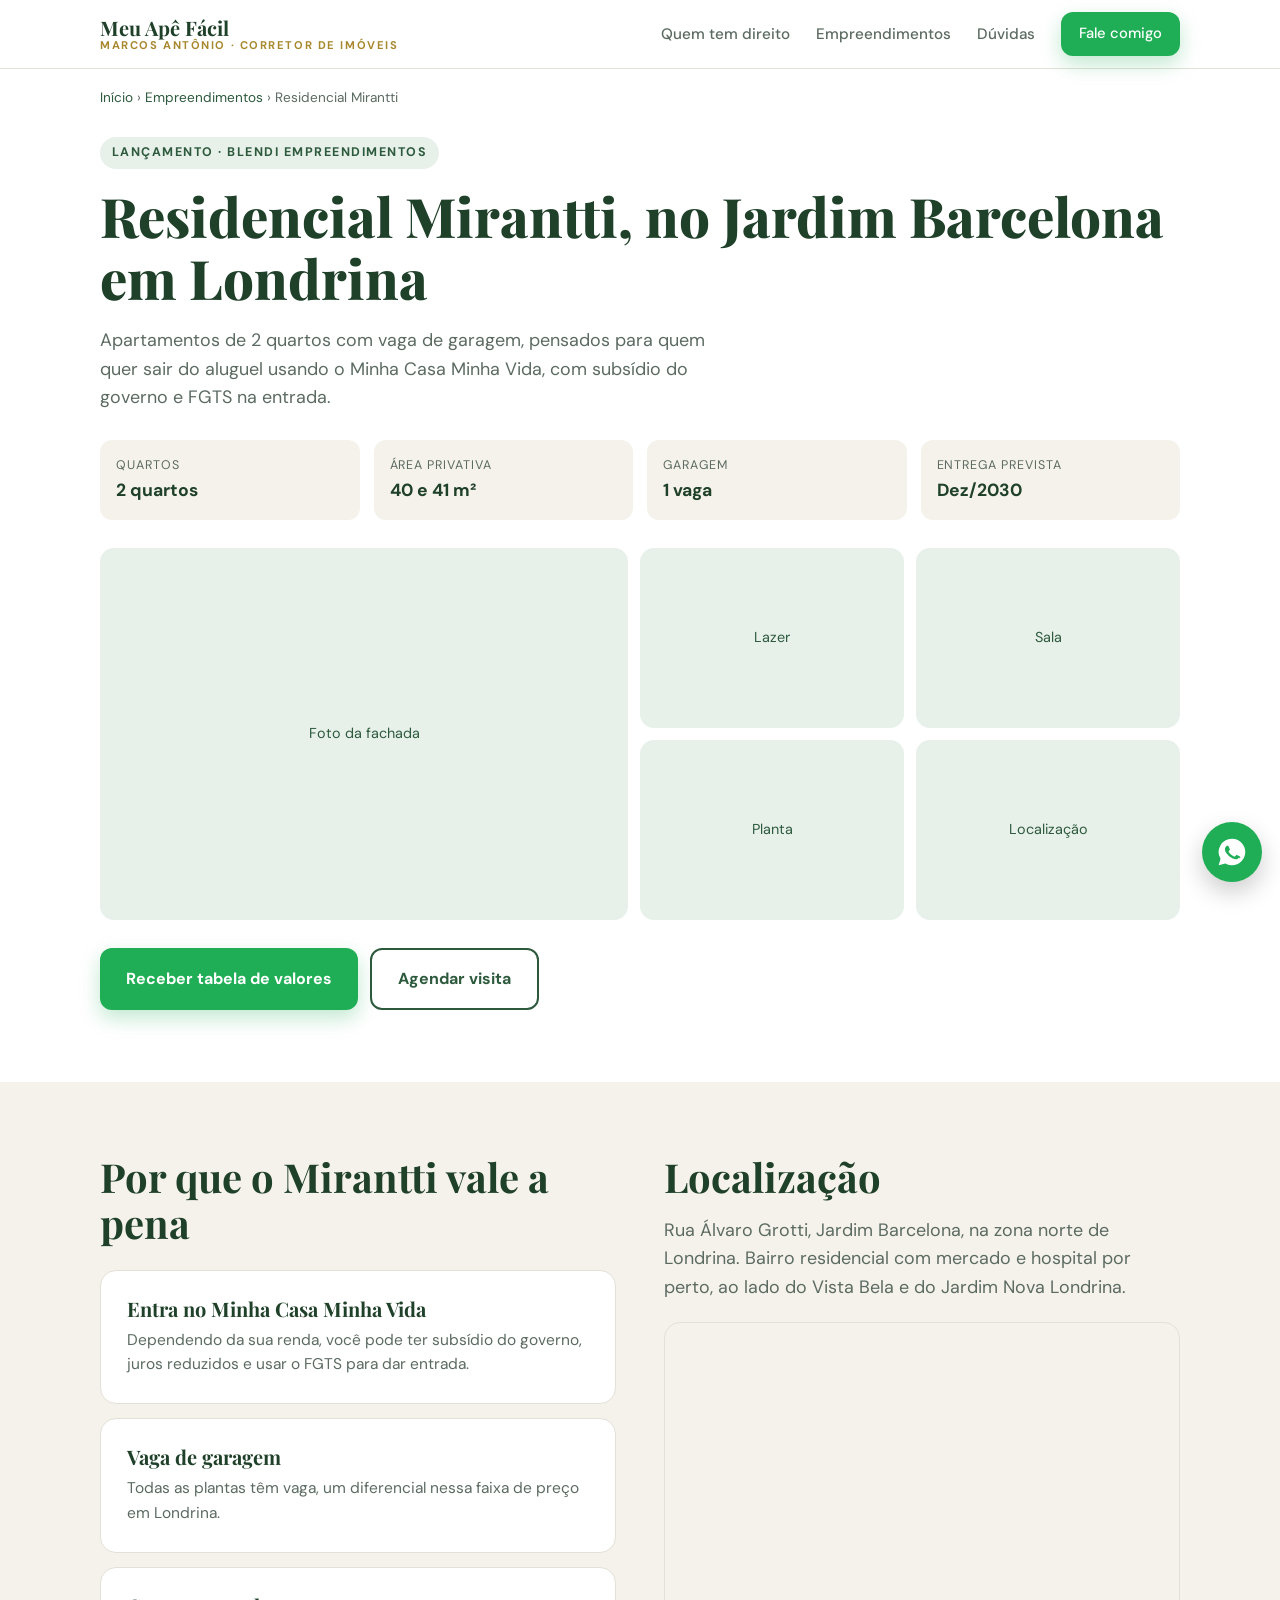
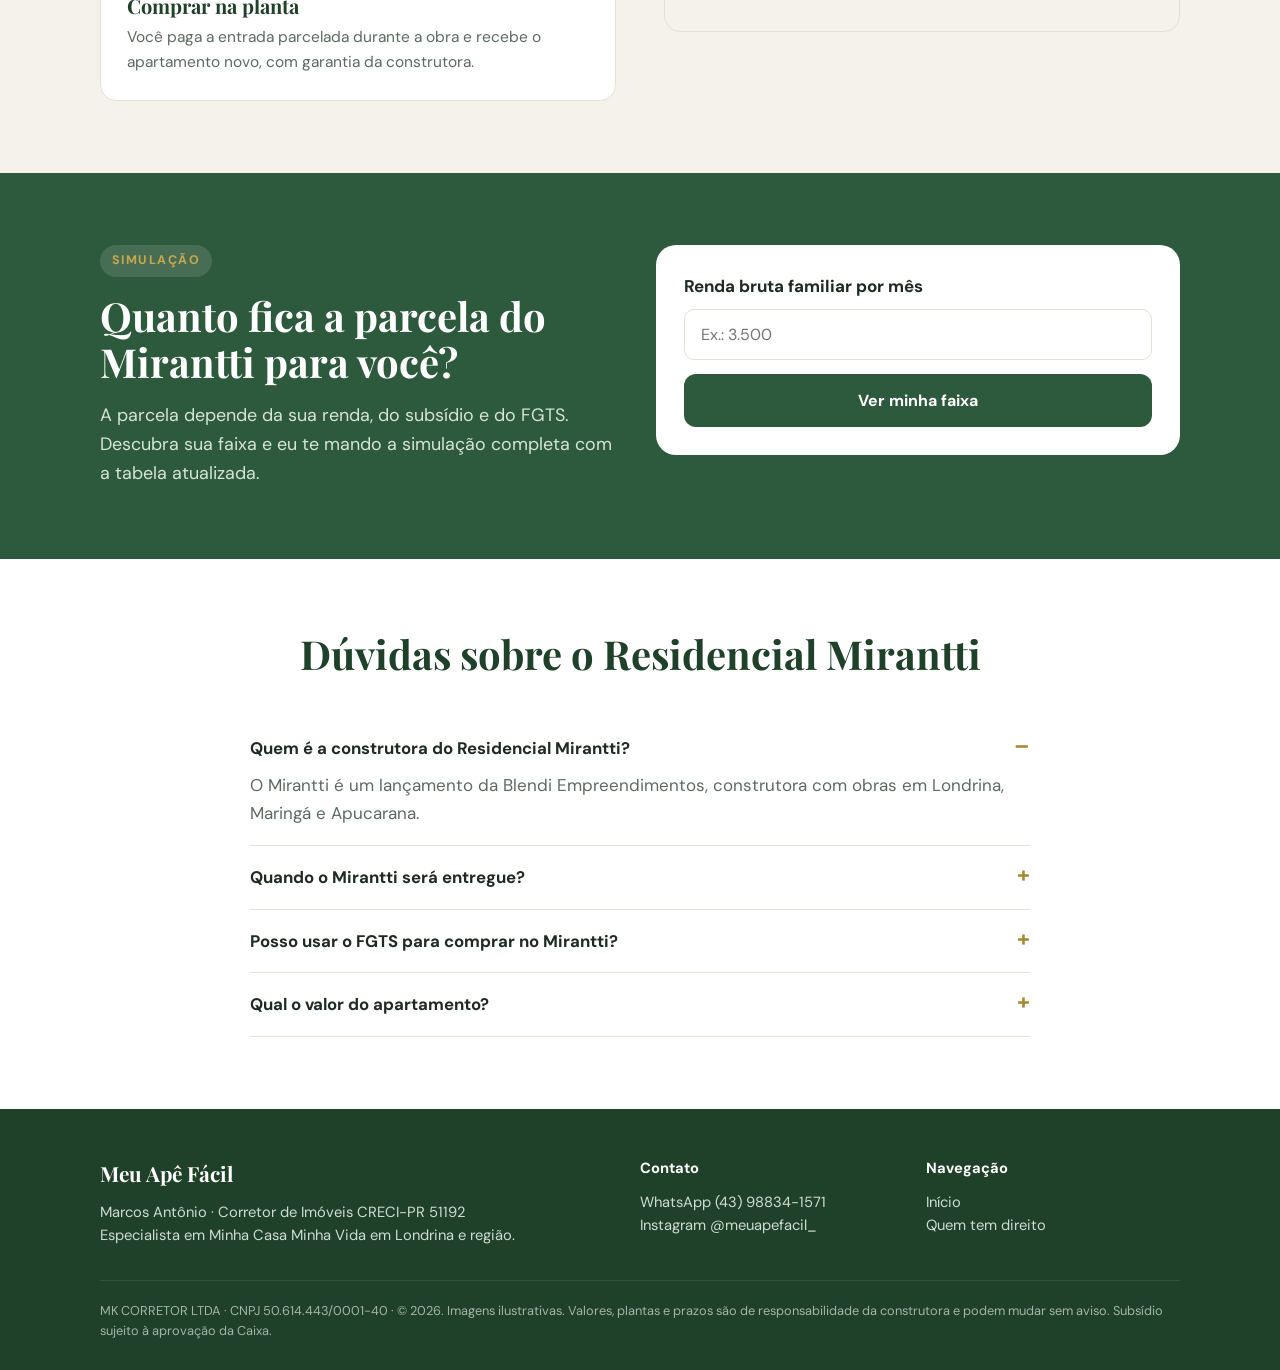
==== residencial-mirantti/index.html @ 97ec6cdf "Site Meu Apê Fácil: home, Residencial Mirantti e guias de busca Co-Authored-By: Claude Opus 5.5 <nor" ====
<!DOCTYPE html>
<html lang="pt-BR">
<head>
<meta charset="utf-8">
<meta name="viewport" content="width=device-width, initial-scale=1">
<title>Residencial Mirantti – Jardim Barcelona, Londrina | Minha Casa Minha Vida</title>
<meta name="description" content="Residencial Mirantti (Blendi) no Jardim Barcelona, Londrina: apartamentos de 2 quartos, 40 e 41 m², com vaga. Minha Casa Minha Vida com subsídio e FGTS. Peça a tabela e a simulação.">
<link rel="canonical" href="https://meuapefacil.imb.br/residencial-mirantti/">
<meta name="robots" content="index, follow">
<meta name="theme-color" content="#2d5a3d">
<meta property="og:type" content="website">
<meta property="og:locale" content="pt_BR">
<meta property="og:title" content="Residencial Mirantti – Jardim Barcelona, Londrina">
<meta property="og:description" content="2 quartos, 40 e 41 m², com vaga. Condições Minha Casa Minha Vida. Receba a tabela pelo WhatsApp.">
<meta property="og:url" content="https://meuapefacil.imb.br/residencial-mirantti/">
<meta property="og:image" content="https://meuapefacil.imb.br/assets/mirantti-capa.jpg">
<link rel="icon" href="../assets/favicon.svg" type="image/svg+xml">
<link rel="preconnect" href="https://fonts.googleapis.com">
<link rel="preconnect" href="https://fonts.gstatic.com" crossorigin>
<link href="https://fonts.googleapis.com/css2?family=DM+Sans:wght@400;500;700&family=Playfair+Display:wght@700;800&display=swap" rel="stylesheet">
<link rel="stylesheet" href="../assets/style.css">
<script type="application/ld+json">
{
  "@context":"https://schema.org",
  "@type":"ApartmentComplex",
  "name":"Residencial Mirantti",
  "description":"Lançamento da Blendi no Jardim Barcelona, Londrina, com apartamentos de 2 quartos de 40 e 41 m² e vaga de garagem, enquadrado no Minha Casa Minha Vida.",
  "url":"https://meuapefacil.imb.br/residencial-mirantti/",
  "numberOfBedrooms":2,
  "address":{"@type":"PostalAddress","streetAddress":"Rua Álvaro Grotti","addressLocality":"Londrina","addressRegion":"PR","addressCountry":"BR"},
  "containedInPlace":{"@type":"Place","name":"Jardim Barcelona, Londrina"}
}
</script>
<script type="application/ld+json">
{
  "@context":"https://schema.org",
  "@type":"BreadcrumbList",
  "itemListElement":[
    {"@type":"ListItem","position":1,"name":"Início","item":"https://meuapefacil.imb.br/"},
    {"@type":"ListItem","position":2,"name":"Residencial Mirantti","item":"https://meuapefacil.imb.br/residencial-mirantti/"}
  ]
}
</script>
</head>
<body>

<header class="topo">
  <div class="wrap">
    <a class="marca" href="../"><b>Meu Apê Fácil</b><small>Marcos Antônio · Corretor de Imóveis</small></a>
    <nav class="menu">
      <a href="../#faixas">Quem tem direito</a>
      <a href="../#empreendimentos">Empreendimentos</a>
      <a href="../#duvidas">Dúvidas</a>
      <a class="btn btn-wa" data-origem="topo_mirantti" data-wa="Olá Marcos! Quero saber mais sobre o Residencial Mirantti.">Fale comigo</a>
    </nav>
  </div>
</header>

<main>
<div class="wrap migalha"><a href="../">Início</a> › <a href="../#empreendimentos">Empreendimentos</a> › Residencial Mirantti</div>

<section style="padding-top:28px">
  <div class="wrap">
    <span class="tag">Lançamento · Blendi Empreendimentos</span>
    <h1>Residencial Mirantti, no Jardim Barcelona em Londrina</h1>
    <p class="lead" style="margin-top:16px">Apartamentos de 2 quartos com vaga de garagem, pensados para quem quer sair do aluguel usando o Minha Casa Minha Vida, com subsídio do governo e FGTS na entrada.</p>

    <div class="ficha">
      <div><small>Quartos</small><b>2 quartos</b></div>
      <div><small>Área privativa</small><b>40 e 41 m²</b></div>
      <div><small>Garagem</small><b>1 vaga</b></div>
      <div><small>Entrega prevista</small><b>Dez/2030</b></div>
    </div>

    <div class="galeria">
      <div class="ph"><img src="../assets/mirantti-capa.jpg" alt="Fachada do Residencial Mirantti" onerror="this.parentNode.textContent='Foto da fachada'"></div>
      <div class="ph"><img src="../assets/mirantti-2.jpg" alt="Área de lazer do Residencial Mirantti" loading="lazy" onerror="this.parentNode.textContent='Lazer'"></div>
      <div class="ph"><img src="../assets/mirantti-3.jpg" alt="Sala do apartamento decorado do Residencial Mirantti" loading="lazy" onerror="this.parentNode.textContent='Sala'"></div>
      <div class="ph"><img src="../assets/mirantti-4.jpg" alt="Planta de 2 quartos do Residencial Mirantti" loading="lazy" onerror="this.parentNode.textContent='Planta'"></div>
      <div class="ph"><img src="../assets/mirantti-5.jpg" alt="Localização do Residencial Mirantti no Jardim Barcelona" loading="lazy" onerror="this.parentNode.textContent='Localização'"></div>
    </div>

    <div style="display:flex;gap:12px;flex-wrap:wrap;margin-top:28px">
      <a class="btn btn-wa" data-origem="mirantti_tabela" data-wa="Olá Marcos! Quero a tabela de valores atualizada do Residencial Mirantti.">Receber tabela de valores</a>
      <a class="btn btn-borda" data-origem="mirantti_visita" data-wa="Olá Marcos! Quero agendar uma visita ao decorado do Residencial Mirantti.">Agendar visita</a>
    </div>
  </div>
</section>

<section style="background:var(--creme)">
  <div class="wrap grid g2" style="gap:48px;align-items:start">
    <div>
      <h2>Por que o Mirantti vale a pena</h2>
      <div class="grid" style="margin-top:24px;gap:14px">
        <div class="card"><h3>Entra no Minha Casa Minha Vida</h3><p>Dependendo da sua renda, você pode ter subsídio do governo, juros reduzidos e usar o FGTS para dar entrada.</p></div>
        <div class="card"><h3>Vaga de garagem</h3><p>Todas as plantas têm vaga, um diferencial nessa faixa de preço em Londrina.</p></div>
        <div class="card"><h3>Comprar na planta</h3><p>Você paga a entrada parcelada durante a obra e recebe o apartamento novo, com garantia da construtora.</p></div>
      </div>
    </div>
    <div>
      <h2>Localização</h2>
      <p class="lead" style="margin-top:16px">Rua Álvaro Grotti, Jardim Barcelona, na zona norte de Londrina. Bairro residencial com mercado e hospital por perto, ao lado do Vista Bela e do Jardim Nova Londrina.</p>
      <div style="margin-top:20px;border-radius:16px;overflow:hidden;border:1px solid var(--linha)">
        <iframe title="Mapa do Residencial Mirantti" src="https://www.google.com/maps?q=Rua+%C3%81lvaro+Grotti,+Jardim+Barcelona,+Londrina+PR&output=embed" width="100%" height="300" style="border:0" loading="lazy" referrerpolicy="no-referrer-when-downgrade"></iframe>
      </div>
    </div>
  </div>
</section>

<section class="bloco-verde">
  <div class="wrap">
    <div class="sim">
      <div>
        <span class="tag">Simulação</span>
        <h2>Quanto fica a parcela do Mirantti para você?</h2>
        <p class="lead" style="margin-top:16px">A parcela depende da sua renda, do subsídio e do FGTS. Descubra sua faixa e eu te mando a simulação completa com a tabela atualizada.</p>
      </div>
      <div class="sim-box">
        <form id="sim-form">
          <label for="renda">Renda bruta familiar por mês</label>
          <input id="renda" inputmode="decimal" placeholder="Ex.: 3.500" autocomplete="off">
          <button class="btn btn-verde" style="width:100%;margin-top:14px" type="submit">Ver minha faixa</button>
        </form>
        <div class="resultado" id="sim-res" aria-live="polite"></div>
      </div>
    </div>
  </div>
</section>

<section>
  <div class="wrap" style="max-width:820px">
    <div class="cabeca center"><h2>Dúvidas sobre o Residencial Mirantti</h2></div>
    <div class="faq">
      <details open><summary>Quem é a construtora do Residencial Mirantti?</summary><p>O Mirantti é um lançamento da Blendi Empreendimentos, construtora com obras em Londrina, Maringá e Apucarana.</p></details>
      <details><summary>Quando o Mirantti será entregue?</summary><p>A previsão de entrega é dezembro de 2030. Durante a obra você paga a entrada parcelada, e o financiamento começa a contar com a Caixa.</p></details>
      <details><summary>Posso usar o FGTS para comprar no Mirantti?</summary><p>Sim. O empreendimento é enquadrado no Minha Casa Minha Vida, então você pode usar o FGTS e, conforme a renda, receber subsídio do governo.</p></details>
      <details><summary>Qual o valor do apartamento?</summary><p>Os valores mudam conforme a unidade e a tabela vigente da construtora. Peça a tabela atualizada pelo WhatsApp que eu te envio na hora, já com a simulação para a sua renda.</p></details>
    </div>
  </div>
</section>
</main>

<footer>
  <div class="wrap">
    <div>
      <b style="font-family:'Playfair Display',serif;font-size:1.3rem">Meu Apê Fácil</b>
      <p style="margin-top:10px">Marcos Antônio · Corretor de Imóveis CRECI-PR 51192<br>Especialista em Minha Casa Minha Vida em Londrina e região.</p>
    </div>
    <div>
      <b>Contato</b>
      <p style="margin-top:10px"><a data-origem="rodape_mirantti" data-wa="Olá Marcos! Vim pela página do Mirantti.">WhatsApp (43) 98834-1571</a><br><a href="https://www.instagram.com/meuapefacil_/" target="_blank" rel="noopener">Instagram @meuapefacil_</a></p>
    </div>
    <div>
      <b>Navegação</b>
      <p style="margin-top:10px"><a href="../">Início</a><br><a href="../#faixas">Quem tem direito</a></p>
    </div>
    <p class="legal">MK CORRETOR LTDA · CNPJ 50.614.443/0001-40 · © <span id="ano">2026</span>. Imagens ilustrativas. Valores, plantas e prazos são de responsabilidade da construtora e podem mudar sem aviso. Subsídio sujeito à aprovação da Caixa.</p>
  </div>
</footer>

<a class="wa-flut" aria-label="Falar no WhatsApp" data-origem="flutuante_mirantti" data-wa="Olá Marcos! Quero saber mais sobre o Residencial Mirantti.">
  <svg viewBox="0 0 24 24" fill="currentColor"><path d="M12 2a10 10 0 0 0-8.6 15.1L2 22l5-1.3A10 10 0 1 0 12 2zm5.3 14.2c-.2.6-1.3 1.2-1.8 1.2-.5.1-1 .2-3.3-.7a11.6 11.6 0 0 1-4.5-4c-.3-.5-1-1.5-1-2.8s.7-2 1-2.3c.2-.3.5-.3.7-.3h.5c.2 0 .4 0 .6.5l.8 2c.1.2.1.4 0 .5l-.3.5-.4.4c-.1.2-.3.3-.1.6.2.3.8 1.3 1.7 2.1 1.2 1 2.1 1.4 2.4 1.5.3.2.5.1.6 0l.9-1c.2-.3.4-.2.6-.1l1.9.9c.3.1.5.2.5.3.1.2.1.7-.1 1.3z"/></svg>
</a>

<script src="../assets/app.js" defer></script>
</body>
</html>
---- assets/style.css ----
/* Meu Apê Fácil — identidade: verde #2d5a3d, dourado #c9a84c, off-white #f5f2eb */
:root{
  --verde:#2d5a3d; --verde-esc:#1f4029; --verde-claro:#e8f0ea;
  --ouro:#c9a84c; --ouro-esc:#a8882f; --creme:#f5f2eb;
  --texto:#1d2b22; --cinza:#5c6b62; --linha:#e3e0d7; --branco:#ffffff;
  --wa:#1fae55;
  --raio:16px; --sombra:0 10px 30px rgba(29,43,34,.08);
  --max:1120px;
}
*{box-sizing:border-box;margin:0;padding:0}
html{scroll-behavior:smooth}
body{font-family:'DM Sans',system-ui,-apple-system,Segoe UI,Roboto,sans-serif;color:var(--texto);background:var(--branco);line-height:1.6;font-size:17px;-webkit-font-smoothing:antialiased}
img{max-width:100%;display:block}
a{color:inherit}
h1,h2,h3{font-family:'Playfair Display',Georgia,serif;line-height:1.15;color:var(--verde-esc)}
h1{font-size:clamp(2.1rem,5vw,3.4rem);font-weight:800}
h2{font-size:clamp(1.7rem,3.6vw,2.5rem);font-weight:700}
h3{font-size:1.25rem;font-weight:700}
.wrap{max-width:var(--max);margin:0 auto;padding:0 20px}
section{padding:72px 0}
.tag{display:inline-block;font-size:.78rem;letter-spacing:.12em;text-transform:uppercase;font-weight:700;color:var(--verde);background:var(--verde-claro);padding:6px 12px;border-radius:99px;margin-bottom:16px}
.lead{font-size:1.12rem;color:var(--cinza);max-width:620px}
.center{text-align:center}.center .lead{margin:0 auto}
.ouro{color:var(--ouro-esc)}

/* Botões */
.btn{display:inline-flex;align-items:center;justify-content:center;gap:10px;font-weight:700;font-size:1rem;padding:16px 26px;border-radius:12px;text-decoration:none;border:0;cursor:pointer;transition:transform .15s,box-shadow .15s,background .15s;font-family:inherit}
.btn:hover{transform:translateY(-2px)}
.btn-wa{background:var(--wa);color:#fff;box-shadow:0 8px 20px rgba(31,174,85,.28)}
.btn-wa:hover{background:#199849}
.btn-verde{background:var(--verde);color:#fff}
.btn-verde:hover{background:var(--verde-esc)}
.btn-borda{background:transparent;border:2px solid var(--verde);color:var(--verde)}
.btn svg{width:20px;height:20px;flex:none}

/* Topo */
.topo{position:sticky;top:0;z-index:50;background:rgba(255,255,255,.94);backdrop-filter:blur(10px);border-bottom:1px solid var(--linha)}
.topo .wrap{display:flex;align-items:center;justify-content:space-between;height:68px}
.marca{text-decoration:none;line-height:1.1}
.marca b{font-family:'Playfair Display',serif;font-size:1.25rem;color:var(--verde-esc)}
.marca small{display:block;font-size:.7rem;letter-spacing:.14em;text-transform:uppercase;color:var(--ouro-esc);font-weight:700}
.menu{display:flex;gap:26px;align-items:center}
.menu a{text-decoration:none;font-weight:500;font-size:.95rem;color:var(--cinza)}
.menu a:hover{color:var(--verde)}
.menu .btn{padding:10px 18px;font-size:.92rem;color:#fff}
@media(max-width:820px){.menu a:not(.btn){display:none}}

/* Hero */
.hero{background:linear-gradient(180deg,var(--creme) 0%,#fff 100%);padding:56px 0 64px}
.hero .wrap{display:grid;grid-template-columns:1.15fr .85fr;gap:48px;align-items:center}
.hero p.lead{margin:20px 0 28px}
.hero .acoes{display:flex;gap:12px;flex-wrap:wrap}
.selos{display:flex;gap:22px;flex-wrap:wrap;margin-top:28px;font-size:.92rem;color:var(--cinza)}
.selos span{display:flex;align-items:center;gap:8px}
.selos svg{width:18px;height:18px;color:var(--verde)}
.foto-hero{position:relative}
.foto-hero img{border-radius:24px;box-shadow:var(--sombra);aspect-ratio:4/5;object-fit:cover;width:100%}
.foto-hero .cartao{position:absolute;left:-18px;bottom:24px;background:#fff;border-radius:14px;padding:14px 18px;box-shadow:var(--sombra);font-size:.88rem;line-height:1.35}
.foto-hero .cartao b{display:block;color:var(--verde-esc);font-size:1rem}
@media(max-width:820px){.hero .wrap{grid-template-columns:1fr}.foto-hero{max-width:360px;margin:0 auto}.foto-hero .cartao{left:12px}}

/* Cards / grids */
.grid{display:grid;gap:20px}
.g3{grid-template-columns:repeat(3,1fr)}.g4{grid-template-columns:repeat(4,1fr)}.g2{grid-template-columns:repeat(2,1fr)}
@media(max-width:900px){.g3,.g4{grid-template-columns:1fr 1fr}}
@media(max-width:600px){.g2,.g3,.g4{grid-template-columns:1fr}}
.card{background:#fff;border:1px solid var(--linha);border-radius:var(--raio);padding:26px}
.card h3{margin-bottom:8px}
.card p{color:var(--cinza);font-size:.97rem}
.num{font-family:'Playfair Display',serif;font-size:2rem;font-weight:800;color:var(--ouro)}
.cabeca{margin-bottom:40px}

/* Faixas / simulador */
.bloco-verde{background:var(--verde);color:#fff}
.bloco-verde h2{color:#fff}.bloco-verde .lead{color:#d6e4da}
.bloco-verde .tag{background:rgba(255,255,255,.12);color:var(--ouro)}
.sim{display:grid;grid-template-columns:1fr 1fr;gap:32px;align-items:start}
@media(max-width:820px){.sim{grid-template-columns:1fr}}
.sim-box{background:#fff;color:var(--texto);border-radius:20px;padding:28px}
.sim-box label{font-weight:700;display:block;margin-bottom:8px}
.sim-box input,.form input,.form select{width:100%;padding:14px 16px;border:1.5px solid var(--linha);border-radius:10px;font-size:1rem;font-family:inherit;background:#fff;color:var(--texto)}
.sim-box input:focus,.form input:focus,.form select:focus{outline:none;border-color:var(--verde)}
.resultado{margin-top:18px;padding:18px;border-radius:12px;background:var(--verde-claro);display:none}
.resultado.on{display:block}
.resultado b{color:var(--verde-esc)}
.tabela{width:100%;border-collapse:collapse;font-size:.95rem}
.tabela th,.tabela td{text-align:left;padding:12px 10px;border-bottom:1px solid rgba(255,255,255,.18)}
.tabela th{color:var(--ouro);font-weight:700;font-size:.82rem;text-transform:uppercase;letter-spacing:.06em}
.nota{font-size:.82rem;opacity:.8;margin-top:12px}

/* Empreendimento card */
.emp{border-radius:20px;overflow:hidden;border:1px solid var(--linha);background:#fff;display:grid;grid-template-columns:1fr 1fr}
.emp .capa{background:var(--verde-claro);min-height:300px;display:flex;align-items:center;justify-content:center;color:var(--verde);font-family:'Playfair Display',serif;font-size:1.6rem;padding:24px;text-align:center}
.emp .capa img{width:100%;height:100%;object-fit:cover}
.emp .info{padding:32px}
.emp ul{list-style:none;margin:18px 0 24px;display:grid;gap:10px}
.emp li{display:flex;gap:10px;color:var(--cinza)}
.emp li b{color:var(--texto)}
@media(max-width:820px){.emp{grid-template-columns:1fr}}

/* Passos */
.passo{position:relative;padding-top:8px}
.passo .n{width:44px;height:44px;border-radius:50%;background:var(--ouro);color:#fff;font-weight:800;display:flex;align-items:center;justify-content:center;margin-bottom:14px}

/* FAQ */
.faq details{border-bottom:1px solid var(--linha);padding:18px 0}
.faq summary{font-weight:700;cursor:pointer;list-style:none;display:flex;justify-content:space-between;gap:16px;font-size:1.05rem}
.faq summary::after{content:'+';color:var(--ouro-esc);font-size:1.4rem;line-height:1}
.faq details[open] summary::after{content:'–'}
.faq details p{color:var(--cinza);margin-top:10px}

/* Formulário */
.contato{background:var(--creme)}
.contato .wrap{display:grid;grid-template-columns:1fr 1fr;gap:48px;align-items:center}
@media(max-width:820px){.contato .wrap{grid-template-columns:1fr}}
.form{background:#fff;border-radius:20px;padding:30px;box-shadow:var(--sombra);display:grid;gap:14px}
.form label{font-weight:700;font-size:.9rem;display:grid;gap:6px}
.form .btn{width:100%;margin-top:6px}
.form small{color:var(--cinza);font-size:.8rem;text-align:center}

/* Rodapé */
footer{background:var(--verde-esc);color:#cfdcd3;padding:48px 0 28px;font-size:.92rem}
footer .wrap{display:grid;grid-template-columns:2fr 1fr 1fr;gap:32px}
footer b{color:#fff}
footer a{text-decoration:none}
footer a:hover{color:var(--ouro)}
footer .legal{grid-column:1/-1;border-top:1px solid rgba(255,255,255,.12);padding-top:20px;font-size:.8rem;opacity:.75}
@media(max-width:700px){footer .wrap{grid-template-columns:1fr}}

/* WhatsApp flutuante */
.wa-flut{position:fixed;right:18px;bottom:18px;z-index:60;width:60px;height:60px;border-radius:50%;background:var(--wa);display:flex;align-items:center;justify-content:center;box-shadow:0 10px 24px rgba(0,0,0,.2)}
.wa-flut svg{width:32px;height:32px;color:#fff}

/* Página de empreendimento */
.migalha{font-size:.85rem;color:var(--cinza);padding:18px 0 0}
.migalha a{text-decoration:none;color:var(--verde)}
.ficha{display:grid;grid-template-columns:repeat(4,1fr);gap:14px;margin:28px 0}
.ficha div{background:var(--creme);border-radius:12px;padding:16px}
.ficha small{display:block;color:var(--cinza);font-size:.78rem;text-transform:uppercase;letter-spacing:.08em}
.ficha b{font-size:1.1rem;color:var(--verde-esc)}
@media(max-width:700px){.ficha{grid-template-columns:1fr 1fr}}
.galeria{display:grid;grid-template-columns:2fr 1fr 1fr;grid-auto-rows:180px;gap:12px}
.galeria .ph{background:var(--verde-claro);border-radius:14px;display:flex;align-items:center;justify-content:center;color:var(--verde);font-size:.9rem;text-align:center;padding:12px}
.galeria .ph:first-child{grid-row:span 2}
.galeria img{width:100%;height:100%;object-fit:cover;border-radius:14px}
@media(max-width:700px){.galeria{grid-template-columns:1fr 1fr}.galeria .ph:first-child{grid-column:span 2}}

/* ajustes */
.cabeca .lead{margin-top:12px}
.hero .wrap{grid-template-columns:1.25fr .75fr}
.foto-hero{max-width:420px;justify-self:end}
.hero .acoes .btn{flex:0 0 auto}
@media(max-width:820px){.hero .wrap{grid-template-columns:1fr}.foto-hero{max-width:280px;justify-self:center}.hero .acoes .btn{width:100%}}
.migalha{padding:18px 20px 0}
@media(max-width:600px){.marca small{display:none}.topo .wrap{height:60px}}
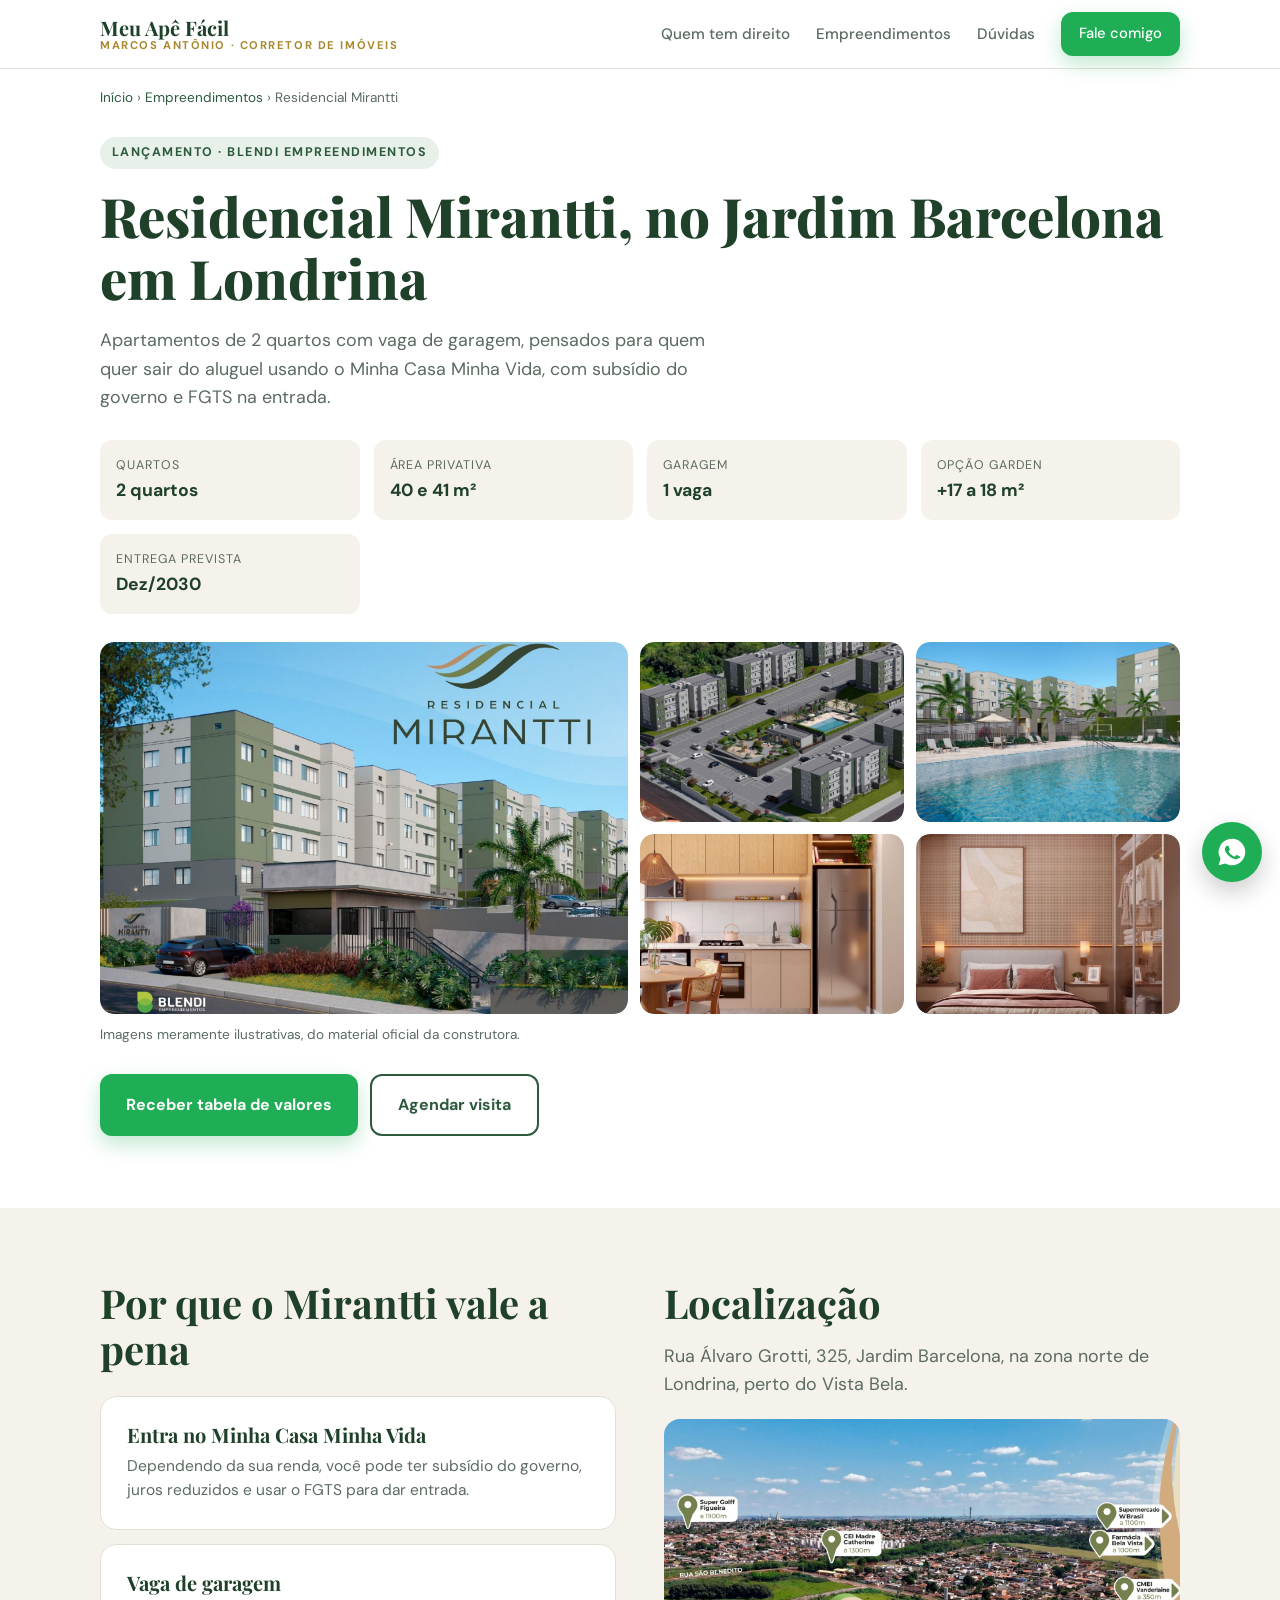
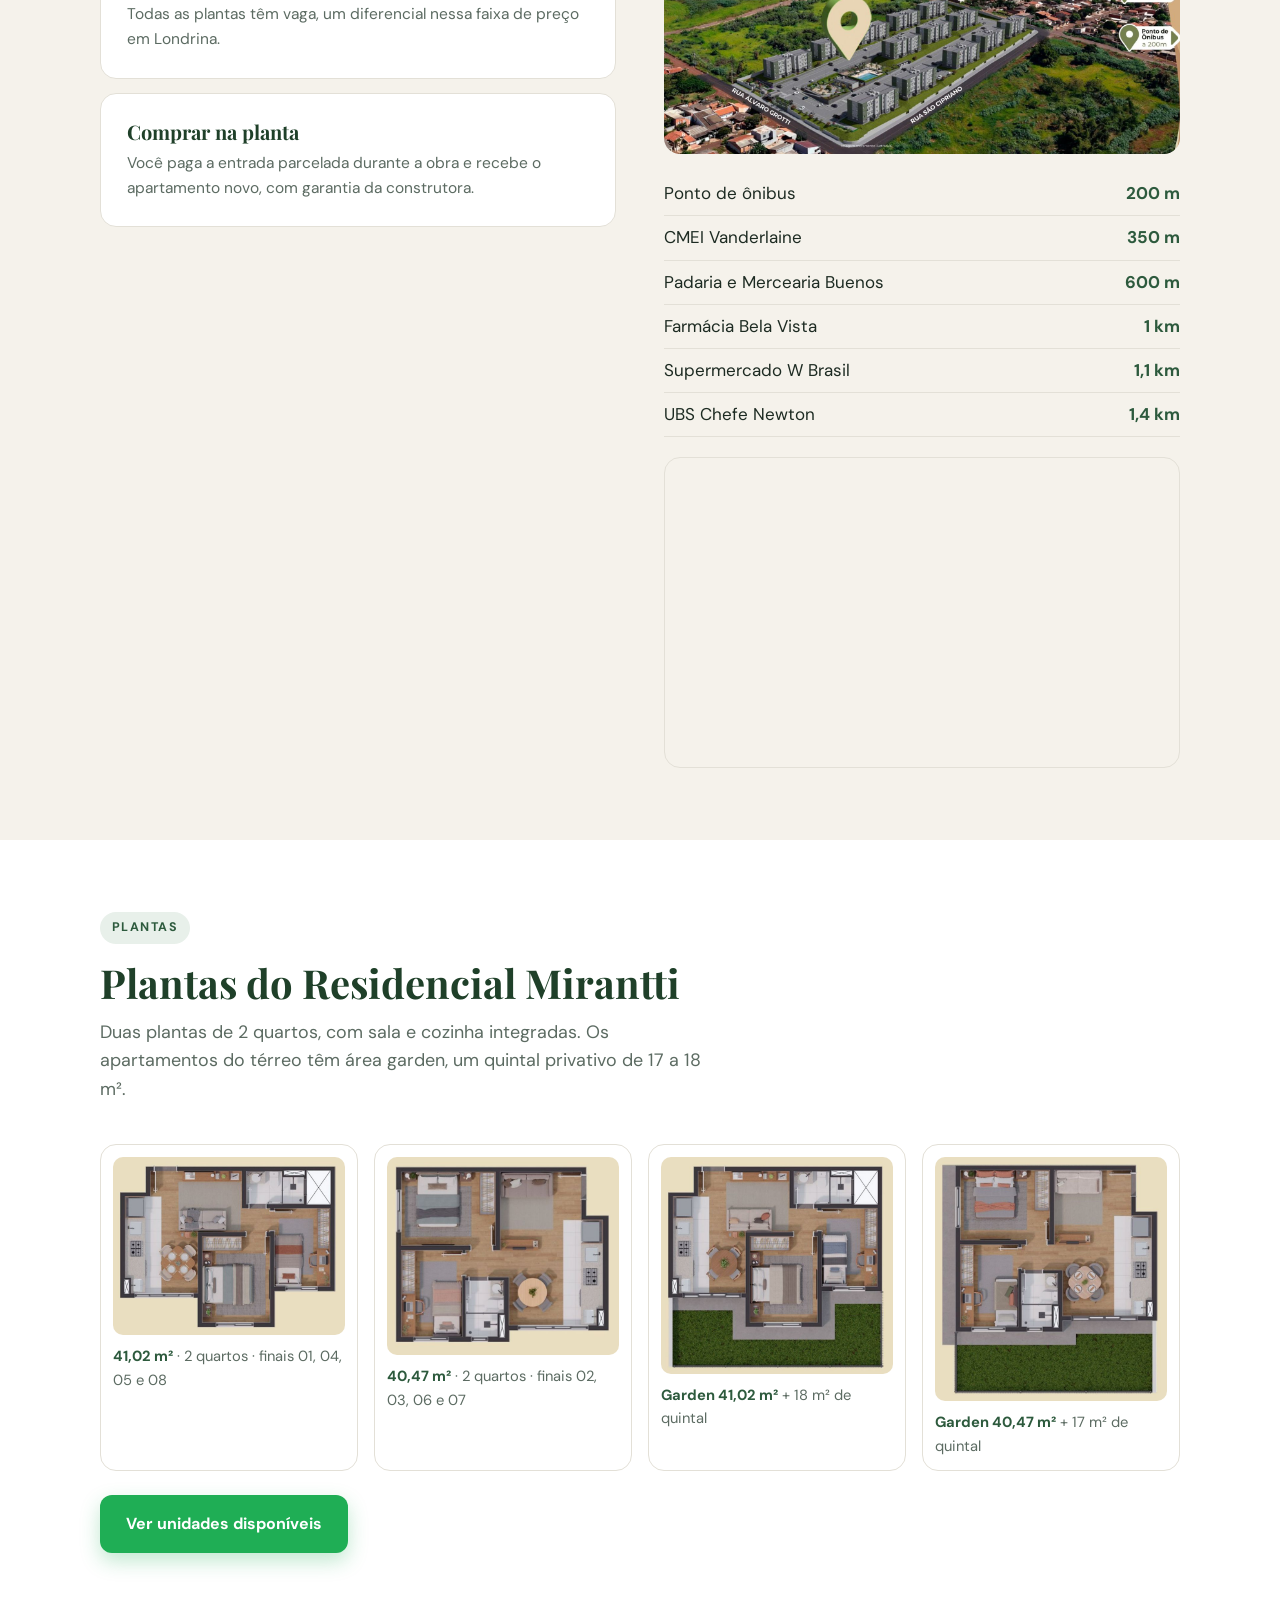
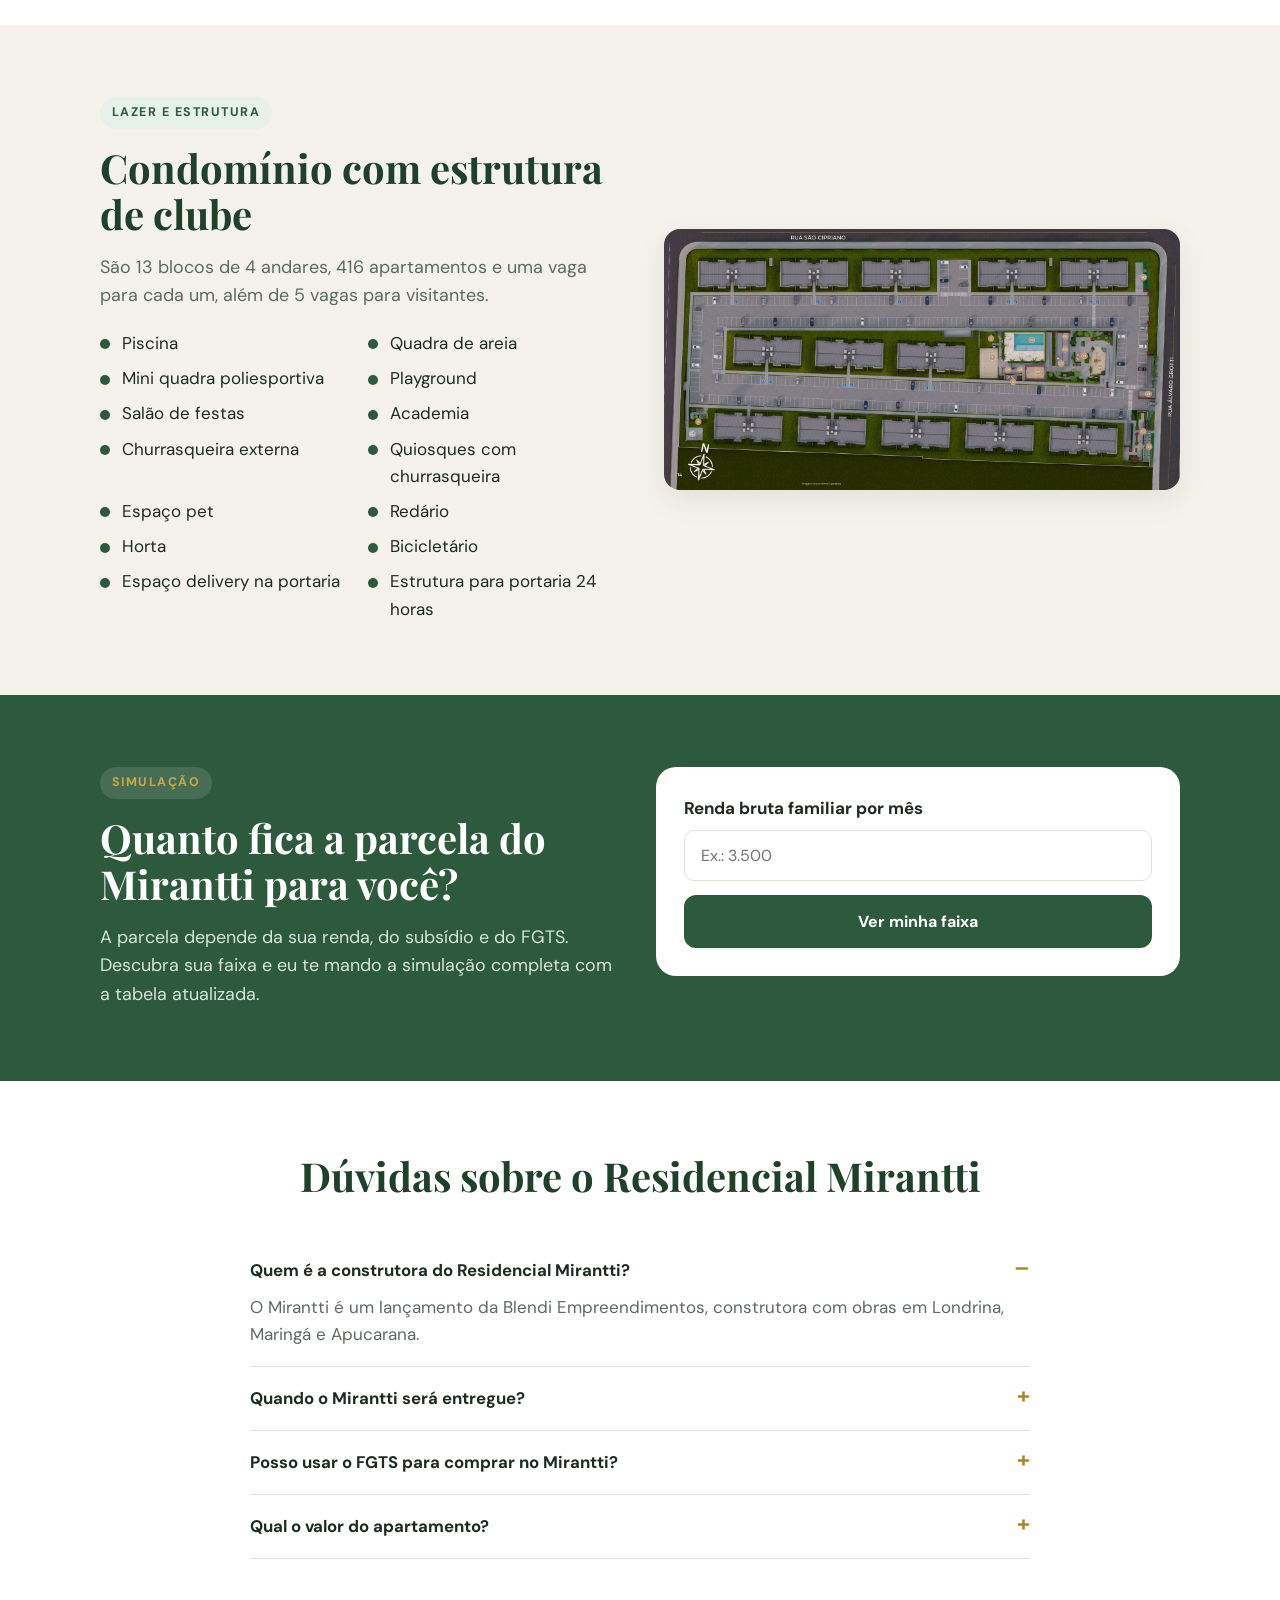
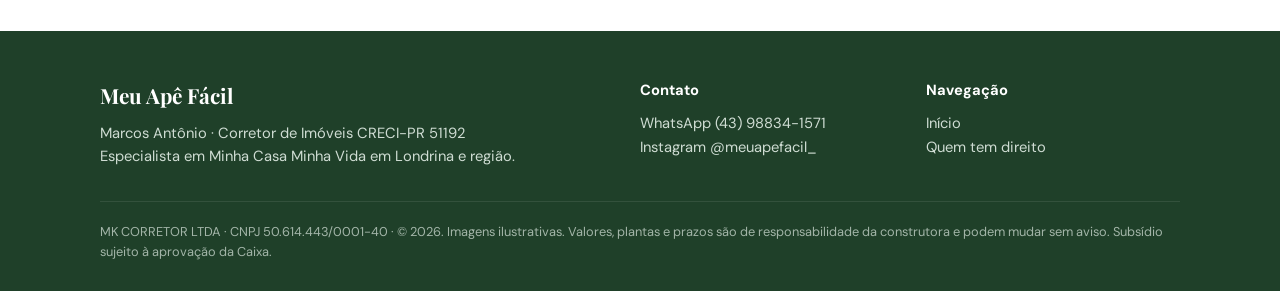
==== commit 6e3fcde2: "Mirantti: fotos do book, plantas, lazer e pontos próximos Co-Authored-By: Claude Opus 5.5 <noreply@a" ====
--- a/residencial-mirantti/index.html
+++ b/residencial-mirantti/index.html
@@ -69,16 +69,18 @@
       <div><small>Quartos</small><b>2 quartos</b></div>
       <div><small>Área privativa</small><b>40 e 41 m²</b></div>
       <div><small>Garagem</small><b>1 vaga</b></div>
+      <div><small>Opção garden</small><b>+17 a 18 m²</b></div>
       <div><small>Entrega prevista</small><b>Dez/2030</b></div>
     </div>
 
     <div class="galeria">
-      <div class="ph"><img src="../assets/mirantti-capa.jpg" alt="Fachada do Residencial Mirantti" onerror="this.parentNode.textContent='Foto da fachada'"></div>
-      <div class="ph"><img src="../assets/mirantti-2.jpg" alt="Área de lazer do Residencial Mirantti" loading="lazy" onerror="this.parentNode.textContent='Lazer'"></div>
-      <div class="ph"><img src="../assets/mirantti-3.jpg" alt="Sala do apartamento decorado do Residencial Mirantti" loading="lazy" onerror="this.parentNode.textContent='Sala'"></div>
-      <div class="ph"><img src="../assets/mirantti-4.jpg" alt="Planta de 2 quartos do Residencial Mirantti" loading="lazy" onerror="this.parentNode.textContent='Planta'"></div>
-      <div class="ph"><img src="../assets/mirantti-5.jpg" alt="Localização do Residencial Mirantti no Jardim Barcelona" loading="lazy" onerror="this.parentNode.textContent='Localização'"></div>
-    </div>
+      <div class="ph"><img src="../assets/mirantti-capa.jpg" alt="Fachada e portaria do Residencial Mirantti, Blendi Empreendimentos, Londrina" width="1600" height="1324"></div>
+      <div class="ph"><img src="../assets/mirantti-2.jpg" alt="Vista aérea do Residencial Mirantti com piscina, quadra e playground" loading="lazy" width="1600" height="909"></div>
+      <div class="ph"><img src="../assets/mirantti-3.jpg" alt="Piscina do Residencial Mirantti" loading="lazy" width="1600" height="898"></div>
+      <div class="ph"><img src="../assets/mirantti-4.jpg" alt="Cozinha do apartamento decorado do Residencial Mirantti" loading="lazy" width="928" height="1066"></div>
+      <div class="ph"><img src="../assets/mirantti-5.jpg" alt="Quarto de casal do apartamento decorado do Residencial Mirantti" loading="lazy" width="928" height="1066"></div>
+    </div>
+    <p style="margin-top:10px;color:var(--cinza);font-size:.85rem">Imagens meramente ilustrativas, do material oficial da construtora.</p>
 
     <div style="display:flex;gap:12px;flex-wrap:wrap;margin-top:28px">
       <a class="btn btn-wa" data-origem="mirantti_tabela" data-wa="Olá Marcos! Quero a tabela de valores atualizada do Residencial Mirantti.">Receber tabela de valores</a>
@@ -99,11 +101,51 @@
     </div>
     <div>
       <h2>Localização</h2>
-      <p class="lead" style="margin-top:16px">Rua Álvaro Grotti, Jardim Barcelona, na zona norte de Londrina. Bairro residencial com mercado e hospital por perto, ao lado do Vista Bela e do Jardim Nova Londrina.</p>
+      <p class="lead" style="margin-top:16px">Rua Álvaro Grotti, 325, Jardim Barcelona, na zona norte de Londrina, perto do Vista Bela.</p>
+      <img src="../assets/mirantti-localizacao.jpg" alt="Vista aérea da localização do Residencial Mirantti, entre a Rua Álvaro Grotti e a Rua São Cipriano" loading="lazy" width="1600" height="1040" style="margin-top:20px;border-radius:16px;width:100%;height:auto">
+      <ul class="perto">
+        <li><span>Ponto de ônibus</span><b>200 m</b></li>
+        <li><span>CMEI Vanderlaine</span><b>350 m</b></li>
+        <li><span>Padaria e Mercearia Buenos</span><b>600 m</b></li>
+        <li><span>Farmácia Bela Vista</span><b>1 km</b></li>
+        <li><span>Supermercado W Brasil</span><b>1,1 km</b></li>
+        <li><span>UBS Chefe Newton</span><b>1,4 km</b></li>
+      </ul>
       <div style="margin-top:20px;border-radius:16px;overflow:hidden;border:1px solid var(--linha)">
         <iframe title="Mapa do Residencial Mirantti" src="https://www.google.com/maps?q=Rua+%C3%81lvaro+Grotti,+Jardim+Barcelona,+Londrina+PR&output=embed" width="100%" height="300" style="border:0" loading="lazy" referrerpolicy="no-referrer-when-downgrade"></iframe>
       </div>
     </div>
+  </div>
+</section>
+
+<section>
+  <div class="wrap">
+    <div class="cabeca"><span class="tag">Plantas</span><h2>Plantas do Residencial Mirantti</h2>
+    <p class="lead">Duas plantas de 2 quartos, com sala e cozinha integradas. Os apartamentos do térreo têm área garden, um quintal privativo de 17 a 18 m².</p></div>
+    <div class="plantas">
+      <figure><img src="../assets/mirantti-planta-41.jpg" alt="Planta do apartamento de 41,02 m² com 2 quartos no Residencial Mirantti" loading="lazy" width="780" height="600"><figcaption><b>41,02 m²</b> · 2 quartos · finais 01, 04, 05 e 08</figcaption></figure>
+      <figure><img src="../assets/mirantti-planta-40.jpg" alt="Planta do apartamento de 40,47 m² com 2 quartos no Residencial Mirantti" loading="lazy" width="700" height="600"><figcaption><b>40,47 m²</b> · 2 quartos · finais 02, 03, 06 e 07</figcaption></figure>
+      <figure><img src="../assets/mirantti-garden-41.jpg" alt="Planta garden de 41,02 m² com quintal de 18 m² no Residencial Mirantti" loading="lazy" width="780" height="730"><figcaption><b>Garden 41,02 m²</b> + 18 m² de quintal</figcaption></figure>
+      <figure><img src="../assets/mirantti-garden-40.jpg" alt="Planta garden de 40,47 m² com quintal de 17 m² no Residencial Mirantti" loading="lazy" width="740" height="780"><figcaption><b>Garden 40,47 m²</b> + 17 m² de quintal</figcaption></figure>
+    </div>
+    <div style="margin-top:24px"><a class="btn btn-wa" data-origem="mirantti_plantas" data-wa="Olá Marcos! Vi as plantas do Residencial Mirantti e quero saber quais unidades estão disponíveis.">Ver unidades disponíveis</a></div>
+  </div>
+</section>
+
+<section style="background:var(--creme)">
+  <div class="wrap grid g2" style="gap:48px;align-items:center">
+    <div>
+      <span class="tag">Lazer e estrutura</span>
+      <h2>Condomínio com estrutura de clube</h2>
+      <p class="lead" style="margin-top:16px">São 13 blocos de 4 andares, 416 apartamentos e uma vaga para cada um, além de 5 vagas para visitantes.</p>
+      <ul class="lazer">
+        <li>Piscina</li><li>Quadra de areia</li><li>Mini quadra poliesportiva</li><li>Playground</li>
+        <li>Salão de festas</li><li>Academia</li><li>Churrasqueira externa</li><li>Quiosques com churrasqueira</li>
+        <li>Espaço pet</li><li>Redário</li><li>Horta</li><li>Bicicletário</li>
+        <li>Espaço delivery na portaria</li><li>Estrutura para portaria 24 horas</li>
+      </ul>
+    </div>
+    <img src="../assets/mirantti-implantacao.jpg" alt="Implantação do Residencial Mirantti com os 13 blocos e a área de lazer" loading="lazy" width="1600" height="808" style="border-radius:16px;width:100%;height:auto;box-shadow:var(--sombra)">
   </div>
 </section>
 
--- a/assets/style.css
+++ b/assets/style.css
@@ -153,3 +153,18 @@
 @media(max-width:820px){.hero .wrap{grid-template-columns:1fr}.foto-hero{max-width:280px;justify-self:center}.hero .acoes .btn{width:100%}}
 .migalha{padding:18px 20px 0}
 @media(max-width:600px){.marca small{display:none}.topo .wrap{height:60px}}
+
+.plantas{display:grid;grid-template-columns:repeat(4,1fr);gap:16px}
+.plantas figure{margin:0;background:#fff;border:1px solid var(--linha);border-radius:16px;padding:12px}
+.plantas img{width:100%;height:auto;border-radius:10px;background:#efe6d2}
+.plantas figcaption{margin-top:10px;font-size:.92rem;color:var(--cinza)}
+.plantas figcaption b{color:var(--verde)}
+.lazer{list-style:none;padding:0;margin:20px 0 0;display:grid;grid-template-columns:1fr 1fr;gap:8px 20px}
+.lazer li{padding-left:22px;position:relative}
+.lazer li:before{content:"";position:absolute;left:0;top:.55em;width:10px;height:10px;border-radius:50%;background:var(--verde)}
+.perto{list-style:none;padding:0;margin:18px 0 0}
+.perto li{display:flex;justify-content:space-between;padding:8px 0;border-bottom:1px solid var(--linha)}
+.perto b{color:var(--verde)}
+@media(max-width:900px){.plantas{grid-template-columns:1fr 1fr}}
+@media(max-width:520px){.lazer{grid-template-columns:1fr}}
+.galeria .ph{padding:0;overflow:hidden}
